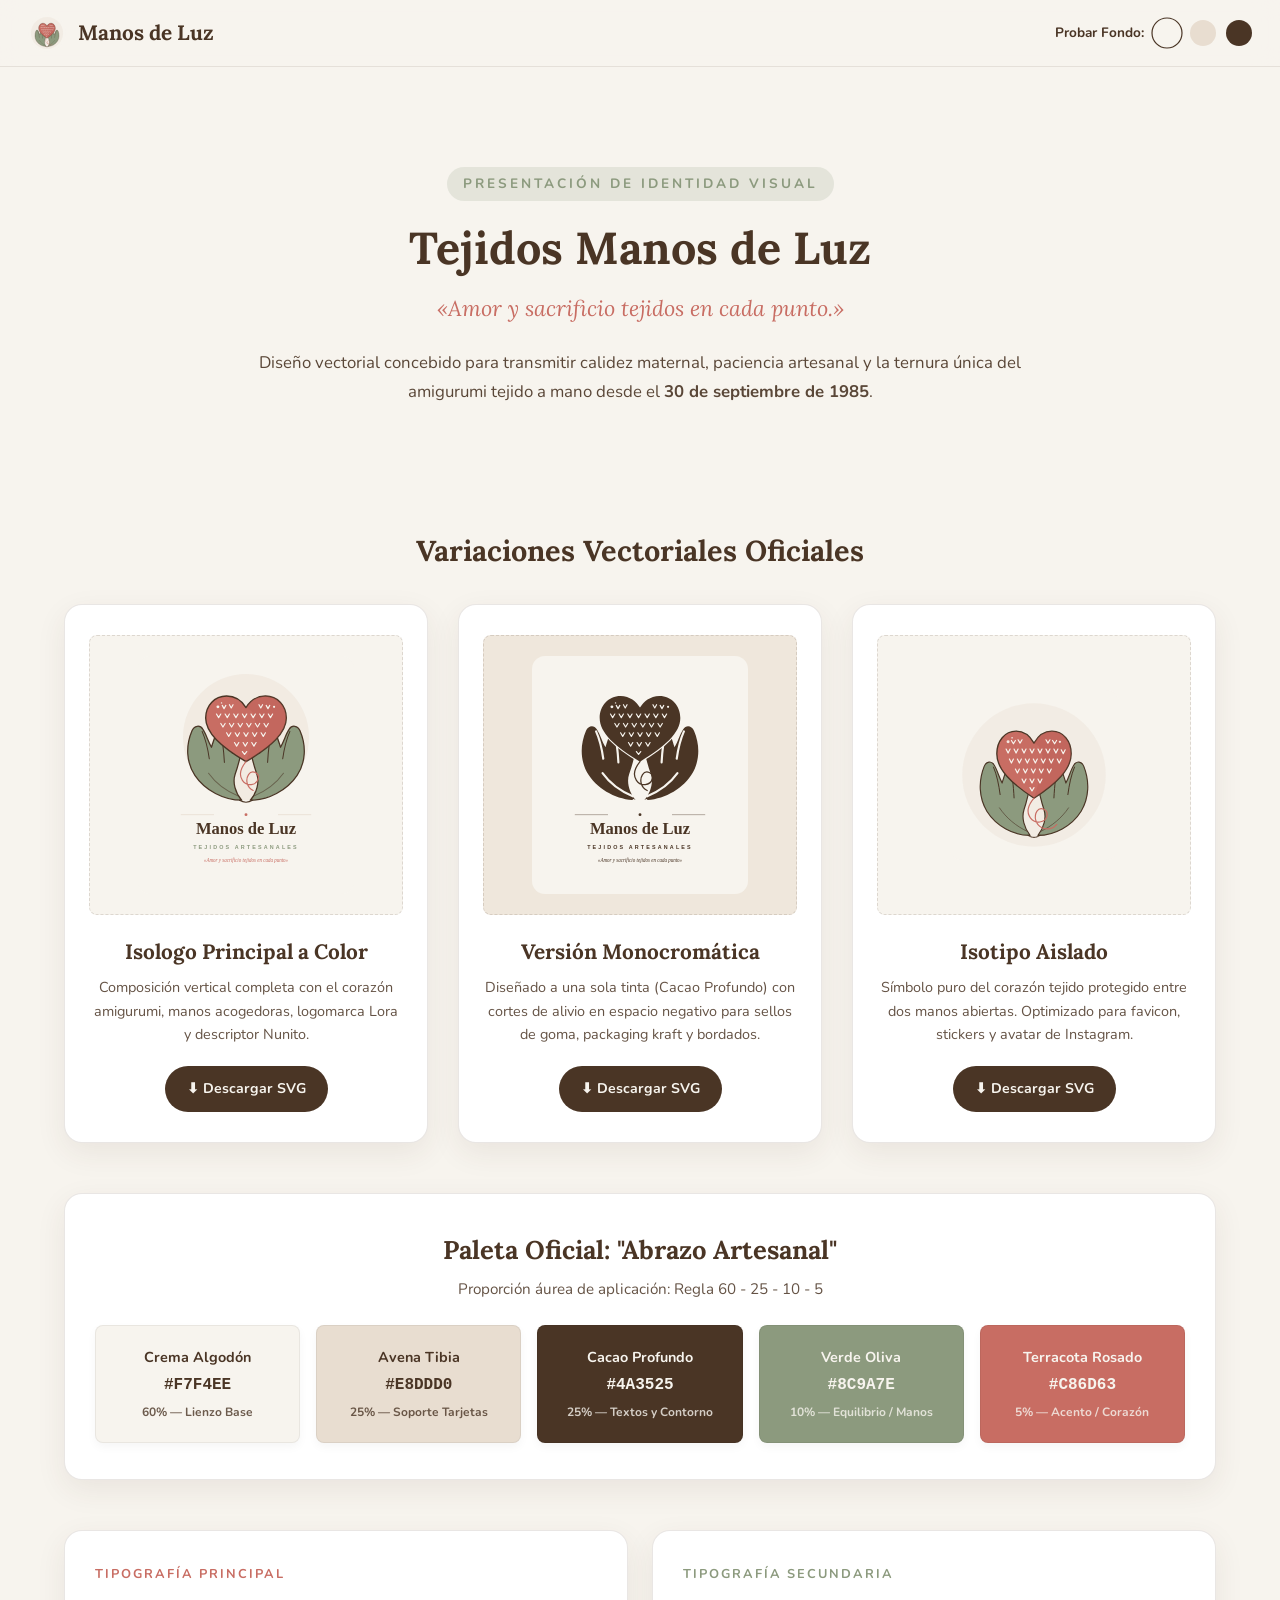
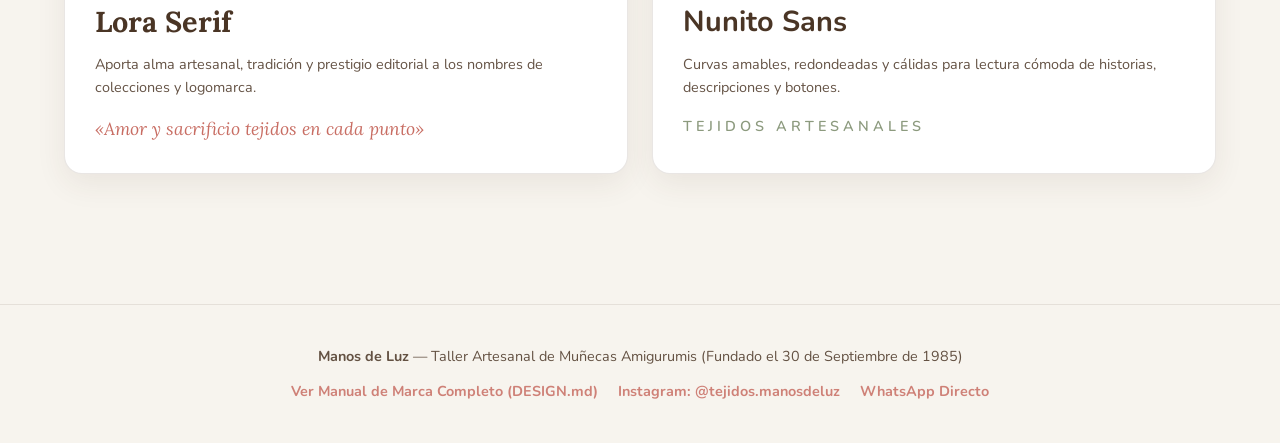
==== index.html @ ecf18df0 "feat: presentacion oficial e identidad vectorial para Manos de Luz" ====
<!DOCTYPE html>
<html lang="es">
<head>
  <meta charset="UTF-8">
  <meta name="viewport" content="width=device-width, initial-scale=1.0">
  <title>Manos de Luz — Identidad Visual y Sistema Vectorial</title>
  
  <!-- Tipografías Oficiales Google Fonts: Lora + Nunito -->
  <link rel="preconnect" href="https://fonts.googleapis.com">
  <link rel="preconnect" href="https://fonts.gstatic.com" crossorigin>
  <link href="https://fonts.googleapis.com/css2?family=Lora:ital,wght@0,400;0,600;0,700;1,400&family=Nunito:wght@400;600;700;800&display=swap" rel="stylesheet">

  <style>
    :root {
      --color-crema: #F7F4EE;      /* 60% Base */
      --color-avena: #E8DDD0;      /* 25% Soporte */
      --color-cacao: #4A3525;      /* 25% Soporte / Texto */
      --color-oliva: #8C9A7E;      /* 10% Equilibrio */
      --color-terracota: #C86D63;  /* 5% Acción / Acento */
      
      --font-serif: 'Lora', Georgia, serif;
      --font-sans: 'Nunito', -apple-system, BlinkMacSystemFont, sans-serif;
      
      --radius-sm: 8px;
      --radius-md: 18px;
      --radius-lg: 32px;
      --shadow-soft: 0 10px 30px rgba(74, 53, 37, 0.08);
      --shadow-hover: 0 14px 36px rgba(74, 53, 37, 0.14);
      --transition: all 0.28s cubic-bezier(0.16, 1, 0.3, 1);
    }

    * {
      box-sizing: border-box;
      margin: 0;
      padding: 0;
    }

    body {
      background-color: var(--color-crema);
      color: var(--color-cacao);
      font-family: var(--font-sans);
      line-height: 1.6;
      -webkit-font-smoothing: antialiased;
      transition: background-color 0.3s ease, color 0.3s ease;
    }

    /* ESTILOS DE FONDOS INTERACTIVOS */
    body.bg-modo-crema {
      background-color: var(--color-crema);
      color: var(--color-cacao);
    }
    body.bg-modo-avena {
      background-color: var(--color-avena);
      color: var(--color-cacao);
    }
    body.bg-modo-cacao {
      background-color: var(--color-cacao);
      color: var(--color-crema);
    }

    /* HEADER Y NAVEGACIÓN SUPERIOR */
    .site-header {
      position: sticky;
      top: 0;
      z-index: 100;
      background: rgba(247, 244, 238, 0.92);
      backdrop-filter: blur(12px);
      border-bottom: 1px solid rgba(74, 53, 37, 0.1);
      padding: 14px 28px;
      display: flex;
      flex-wrap: wrap;
      justify-content: space-between;
      align-items: center;
      gap: 16px;
    }

    body.bg-modo-cacao .site-header {
      background: rgba(74, 53, 37, 0.92);
      border-bottom: 1px solid rgba(247, 244, 238, 0.15);
    }

    .brand-logo-nav {
      display: flex;
      align-items: center;
      gap: 12px;
      text-decoration: none;
      color: inherit;
    }

    .brand-logo-nav img {
      width: 38px;
      height: 38px;
      border-radius: 50%;
    }

    .brand-name {
      font-family: var(--font-serif);
      font-size: 1.3rem;
      font-weight: 700;
    }

    .theme-controls {
      display: flex;
      align-items: center;
      gap: 10px;
      font-size: 0.85rem;
      font-weight: 700;
    }

    .theme-btn {
      width: 26px;
      height: 26px;
      border-radius: 50%;
      border: 2px solid transparent;
      cursor: pointer;
      transition: var(--transition);
    }
    .theme-btn:hover, .theme-btn.active {
      transform: scale(1.2);
      border-color: var(--color-cacao);
    }
    body.bg-modo-cacao .theme-btn.active {
      border-color: var(--color-crema);
    }

    .btn-t-crema { background-color: var(--color-crema); border: 1px solid #D5C8B8; }
    .btn-t-avena { background-color: var(--color-avena); }
    .btn-t-cacao { background-color: var(--color-cacao); }

    /* CONTENEDOR CENTRAL */
    .main-container {
      max-width: 1200px;
      margin: 0 auto;
      padding: 40px 24px 80px;
    }

    /* SECCIÓN HÉROE */
    .hero-banner {
      text-align: center;
      padding: 60px 20px 40px;
      max-width: 820px;
      margin: 0 auto;
    }

    .hero-tag {
      display: inline-block;
      background: rgba(140, 154, 126, 0.18);
      color: var(--color-oliva);
      font-weight: 700;
      font-size: 0.85rem;
      letter-spacing: 3px;
      padding: 6px 16px;
      border-radius: 20px;
      margin-bottom: 20px;
    }
    body.bg-modo-cacao .hero-tag {
      background: rgba(140, 154, 126, 0.3);
      color: #A9BCA3;
    }

    .hero-title {
      font-family: var(--font-serif);
      font-size: 2.8rem;
      font-weight: 700;
      line-height: 1.2;
      margin-bottom: 16px;
    }

    .hero-slogan {
      font-family: var(--font-serif);
      font-size: 1.35rem;
      font-style: italic;
      color: var(--color-terracota);
      margin-bottom: 24px;
    }

    .hero-desc {
      font-size: 1.05rem;
      line-height: 1.7;
      opacity: 0.9;
      margin-bottom: 32px;
    }

    /* GRILLA DE ENTREGABLES VECTORIALES */
    .section-title {
      font-family: var(--font-serif);
      font-size: 1.8rem;
      font-weight: 700;
      text-align: center;
      margin: 50px 0 30px;
    }

    .cards-grid {
      display: grid;
      grid-template-columns: repeat(auto-fit, minmax(320px, 1fr));
      gap: 30px;
      margin-bottom: 50px;
    }

    .vector-card {
      background: #FFFFFF;
      border-radius: var(--radius-md);
      border: 1px solid rgba(74, 53, 37, 0.12);
      box-shadow: var(--shadow-soft);
      padding: 30px 24px;
      display: flex;
      flex-direction: column;
      align-items: center;
      text-align: center;
      transition: var(--transition);
      color: var(--color-cacao);
    }

    .vector-card:hover {
      transform: translateY(-5px);
      box-shadow: var(--shadow-hover);
    }

    .card-preview-box {
      width: 100%;
      height: 280px;
      background: var(--color-crema);
      border-radius: var(--radius-sm);
      display: flex;
      align-items: center;
      justify-content: center;
      padding: 20px;
      margin-bottom: 20px;
      border: 1px dashed rgba(74, 53, 37, 0.15);
      position: relative;
    }

    .card-preview-box img {
      max-width: 100%;
      max-height: 100%;
      object-fit: contain;
    }

    .card-title {
      font-family: var(--font-serif);
      font-size: 1.3rem;
      font-weight: 700;
      margin-bottom: 8px;
    }

    .card-text {
      font-size: 0.9rem;
      opacity: 0.85;
      margin-bottom: 20px;
      flex-grow: 1;
    }

    .btn-download {
      display: inline-flex;
      align-items: center;
      gap: 8px;
      background-color: var(--color-cacao);
      color: var(--color-crema);
      text-decoration: none;
      font-weight: 700;
      font-size: 0.88rem;
      padding: 12px 22px;
      border-radius: 30px;
      transition: var(--transition);
    }

    .btn-download:hover {
      background-color: var(--color-terracota);
      transform: scale(1.03);
    }

    /* PALETA CROMÁTICA OFICIAL */
    .palette-box {
      background: #FFFFFF;
      border-radius: var(--radius-md);
      padding: 36px 30px;
      border: 1px solid rgba(74, 53, 37, 0.12);
      box-shadow: var(--shadow-soft);
      color: var(--color-cacao);
      margin-bottom: 50px;
    }

    .palette-grid {
      display: grid;
      grid-template-columns: repeat(auto-fit, minmax(180px, 1fr));
      gap: 16px;
      margin-top: 24px;
    }

    .color-chip {
      border-radius: var(--radius-sm);
      padding: 20px;
      text-align: center;
      font-weight: 700;
      box-shadow: 0 4px 10px rgba(0,0,0,0.04);
      border: 1px solid rgba(0,0,0,0.06);
    }

    .color-chip .c-name { font-size: 0.9rem; margin-bottom: 4px; }
    .color-chip .c-hex { font-size: 1rem; font-family: monospace; }
    .color-chip .c-prop { font-size: 0.75rem; opacity: 0.8; margin-top: 4px; }

    /* SECCIÓN TIPOGRAFÍAS */
    .type-box {
      display: grid;
      grid-template-columns: repeat(auto-fit, minmax(320px, 1fr));
      gap: 24px;
      margin-bottom: 50px;
    }

    .type-card {
      background: #FFFFFF;
      border-radius: var(--radius-md);
      padding: 30px;
      border: 1px solid rgba(74, 53, 37, 0.12);
      box-shadow: var(--shadow-soft);
      color: var(--color-cacao);
    }

    .type-sample-title {
      font-size: 1.8rem;
      margin: 12px 0 8px;
    }

    /* FOOTER DE ENTREGA */
    .site-footer {
      text-align: center;
      padding: 40px 20px;
      border-top: 1px solid rgba(74, 53, 37, 0.12);
      font-size: 0.9rem;
      opacity: 0.85;
    }

    .footer-links {
      display: flex;
      justify-content: center;
      gap: 20px;
      margin-top: 12px;
    }

    .footer-links a {
      color: var(--color-terracota);
      text-decoration: none;
      font-weight: 700;
    }

    .footer-links a:hover {
      text-decoration: underline;
    }

    @media (max-width: 600px) {
      .hero-title { font-size: 2.1rem; }
      .site-header { padding: 12px 18px; }
    }
  </style>
</head>
<body class="bg-modo-crema" id="body-tag">

  <!-- ENCABEZADO Y CONTROLES -->
  <header class="site-header">
    <a href="#" class="brand-logo-nav">
      <img src="vectores/isotipo-aislado.svg" alt="Icono Manos de Luz" />
      <span class="brand-name">Manos de Luz</span>
    </a>

    <div class="theme-controls">
      <span>Probar Fondo:</span>
      <button class="theme-btn btn-t-crema active" title="Fondo Crema Algodón" onclick="setTheme('bg-modo-crema', this)"></button>
      <button class="theme-btn btn-t-avena" title="Fondo Avena Tibia" onclick="setTheme('bg-modo-avena', this)"></button>
      <button class="theme-btn btn-t-cacao" title="Fondo Cacao Profundo" onclick="setTheme('bg-modo-cacao', this)"></button>
    </div>
  </header>

  <!-- CONTENIDO PRINCIPAL -->
  <main class="main-container">

    <!-- HÉROE PRESENTACIÓN -->
    <section class="hero-banner">
      <span class="hero-tag">PRESENTACIÓN DE IDENTIDAD VISUAL</span>
      <h1 class="hero-title">Tejidos Manos de Luz</h1>
      <p class="hero-slogan">«Amor y sacrificio tejidos en cada punto.»</p>
      <p class="hero-desc">
        Diseño vectorial concebido para transmitir calidez maternal, paciencia artesanal y la ternura única del amigurumi tejido a mano desde el <strong>30 de septiembre de 1985</strong>.
      </p>
    </section>

    <!-- ENTREGABLES VECTORIALES SVG -->
    <h2 class="section-title">Variaciones Vectoriales Oficiales</h2>
    <div class="cards-grid">
      
      <!-- VARIACIÓN 1: ISOLOGO PRINCIPAL A COLOR -->
      <article class="vector-card">
        <div class="card-preview-box">
          <img src="vectores/isologo-principal.svg" alt="Isologo Principal a Color" />
        </div>
        <h3 class="card-title">Isologo Principal a Color</h3>
        <p class="card-text">Composición vertical completa con el corazón amigurumi, manos acogedoras, logomarca Lora y descriptor Nunito.</p>
        <a href="vectores/isologo-principal.svg" download class="btn-download">
          <span>⬇ Descargar SVG</span>
        </a>
      </article>

      <!-- VARIACIÓN 2: ISOLOGO MONOCROMÁTICO -->
      <article class="vector-card">
        <div class="card-preview-box" style="background: #EFE7DC;">
          <img src="vectores/isologo-monocromatico.svg" alt="Isologo Monocromático" />
        </div>
        <h3 class="card-title">Versión Monocromática</h3>
        <p class="card-text">Diseñado a una sola tinta (Cacao Profundo) con cortes de alivio en espacio negativo para sellos de goma, packaging kraft y bordados.</p>
        <a href="vectores/isologo-monocromatico.svg" download class="btn-download">
          <span>⬇ Descargar SVG</span>
        </a>
      </article>

      <!-- VARIACIÓN 3: ISOTIPO AISLADO -->
      <article class="vector-card">
        <div class="card-preview-box">
          <img src="vectores/isotipo-aislado.svg" style="max-width: 170px;" alt="Isotipo Aislado" />
        </div>
        <h3 class="card-title">Isotipo Aislado</h3>
        <p class="card-text">Símbolo puro del corazón tejido protegido entre dos manos abiertas. Optimizado para favicon, stickers y avatar de Instagram.</p>
        <a href="vectores/isotipo-aislado.svg" download class="btn-download">
          <span>⬇ Descargar SVG</span>
        </a>
      </article>

    </div>

    <!-- PALETA DE COLOR CROMÁTICA -->
    <section class="palette-box">
      <h2 style="font-family: var(--font-serif); font-size: 1.6rem; text-align: center;">Paleta Oficial: "Abrazo Artesanal"</h2>
      <p style="text-align: center; font-size: 0.95rem; opacity: 0.85; margin-top: 6px;">Proporción áurea de aplicación: Regla 60 - 25 - 10 - 5</p>

      <div class="palette-grid">
        <div class="color-chip" style="background: #F7F4EE; color: #4A3525;">
          <div class="c-name">Crema Algodón</div>
          <div class="c-hex">#F7F4EE</div>
          <div class="c-prop">60% — Lienzo Base</div>
        </div>

        <div class="color-chip" style="background: #E8DDD0; color: #4A3525;">
          <div class="c-name">Avena Tibia</div>
          <div class="c-hex">#E8DDD0</div>
          <div class="c-prop">25% — Soporte Tarjetas</div>
        </div>

        <div class="color-chip" style="background: #4A3525; color: #F7F4EE;">
          <div class="c-name">Cacao Profundo</div>
          <div class="c-hex">#4A3525</div>
          <div class="c-prop">25% — Textos y Contorno</div>
        </div>

        <div class="color-chip" style="background: #8C9A7E; color: #F7F4EE;">
          <div class="c-name">Verde Oliva</div>
          <div class="c-hex">#8C9A7E</div>
          <div class="c-prop">10% — Equilibrio / Manos</div>
        </div>

        <div class="color-chip" style="background: #C86D63; color: #F7F4EE;">
          <div class="c-name">Terracota Rosado</div>
          <div class="c-hex">#C86D63</div>
          <div class="c-prop">5% — Acento / Corazón</div>
        </div>
      </div>
    </section>

    <!-- SISTEMA TIPOGRÁFICO -->
    <section class="type-box">
      <div class="type-card">
        <span style="font-size: 0.8rem; font-weight: 700; color: var(--color-terracota); letter-spacing: 2px;">TIPOGRAFÍA PRINCIPAL</span>
        <h3 class="type-sample-title" style="font-family: var(--font-serif); font-weight: 700;">Lora Serif</h3>
        <p style="font-size: 0.9rem; opacity: 0.85; margin-bottom: 16px;">Aporta alma artesanal, tradición y prestigio editorial a los nombres de colecciones y logomarca.</p>
        <p style="font-family: var(--font-serif); font-style: italic; color: var(--color-terracota); font-size: 1.1rem;">
          «Amor y sacrificio tejidos en cada punto»
        </p>
      </div>

      <div class="type-card">
        <span style="font-size: 0.8rem; font-weight: 700; color: var(--color-oliva); letter-spacing: 2px;">TIPOGRAFÍA SECUNDARIA</span>
        <h3 class="type-sample-title" style="font-family: var(--font-sans); font-weight: 700;">Nunito Sans</h3>
        <p style="font-size: 0.9rem; opacity: 0.85; margin-bottom: 16px;">Curvas amables, redondeadas y cálidas para lectura cómoda de historias, descripciones y botones.</p>
        <p style="font-family: var(--font-sans); font-weight: 600; letter-spacing: 4px; font-size: 0.9rem; color: var(--color-oliva);">
          TEJIDOS ARTESANALES
        </p>
      </div>
    </section>

  </main>

  <!-- PIE DE PÁGINA -->
  <footer class="site-footer">
    <p><strong>Manos de Luz</strong> — Taller Artesanal de Muñecas Amigurumis (Fundado el 30 de Septiembre de 1985)</p>
    <div class="footer-links">
      <a href="DESIGN.md" target="_blank">Ver Manual de Marca Completo (DESIGN.md)</a>
      <a href="https://instagram.com/tejidos.manosdeluz" target="_blank">Instagram: @tejidos.manosdeluz</a>
      <a href="https://wa.me/51936372861" target="_blank">WhatsApp Directo</a>
    </div>
  </footer>

  <script>
    function setTheme(themeClass, btn) {
      document.body.className = themeClass;
      document.querySelectorAll('.theme-btn').forEach(b => b.classList.remove('active'));
      btn.classList.add('active');
    }
  </script>
</body>
</html>
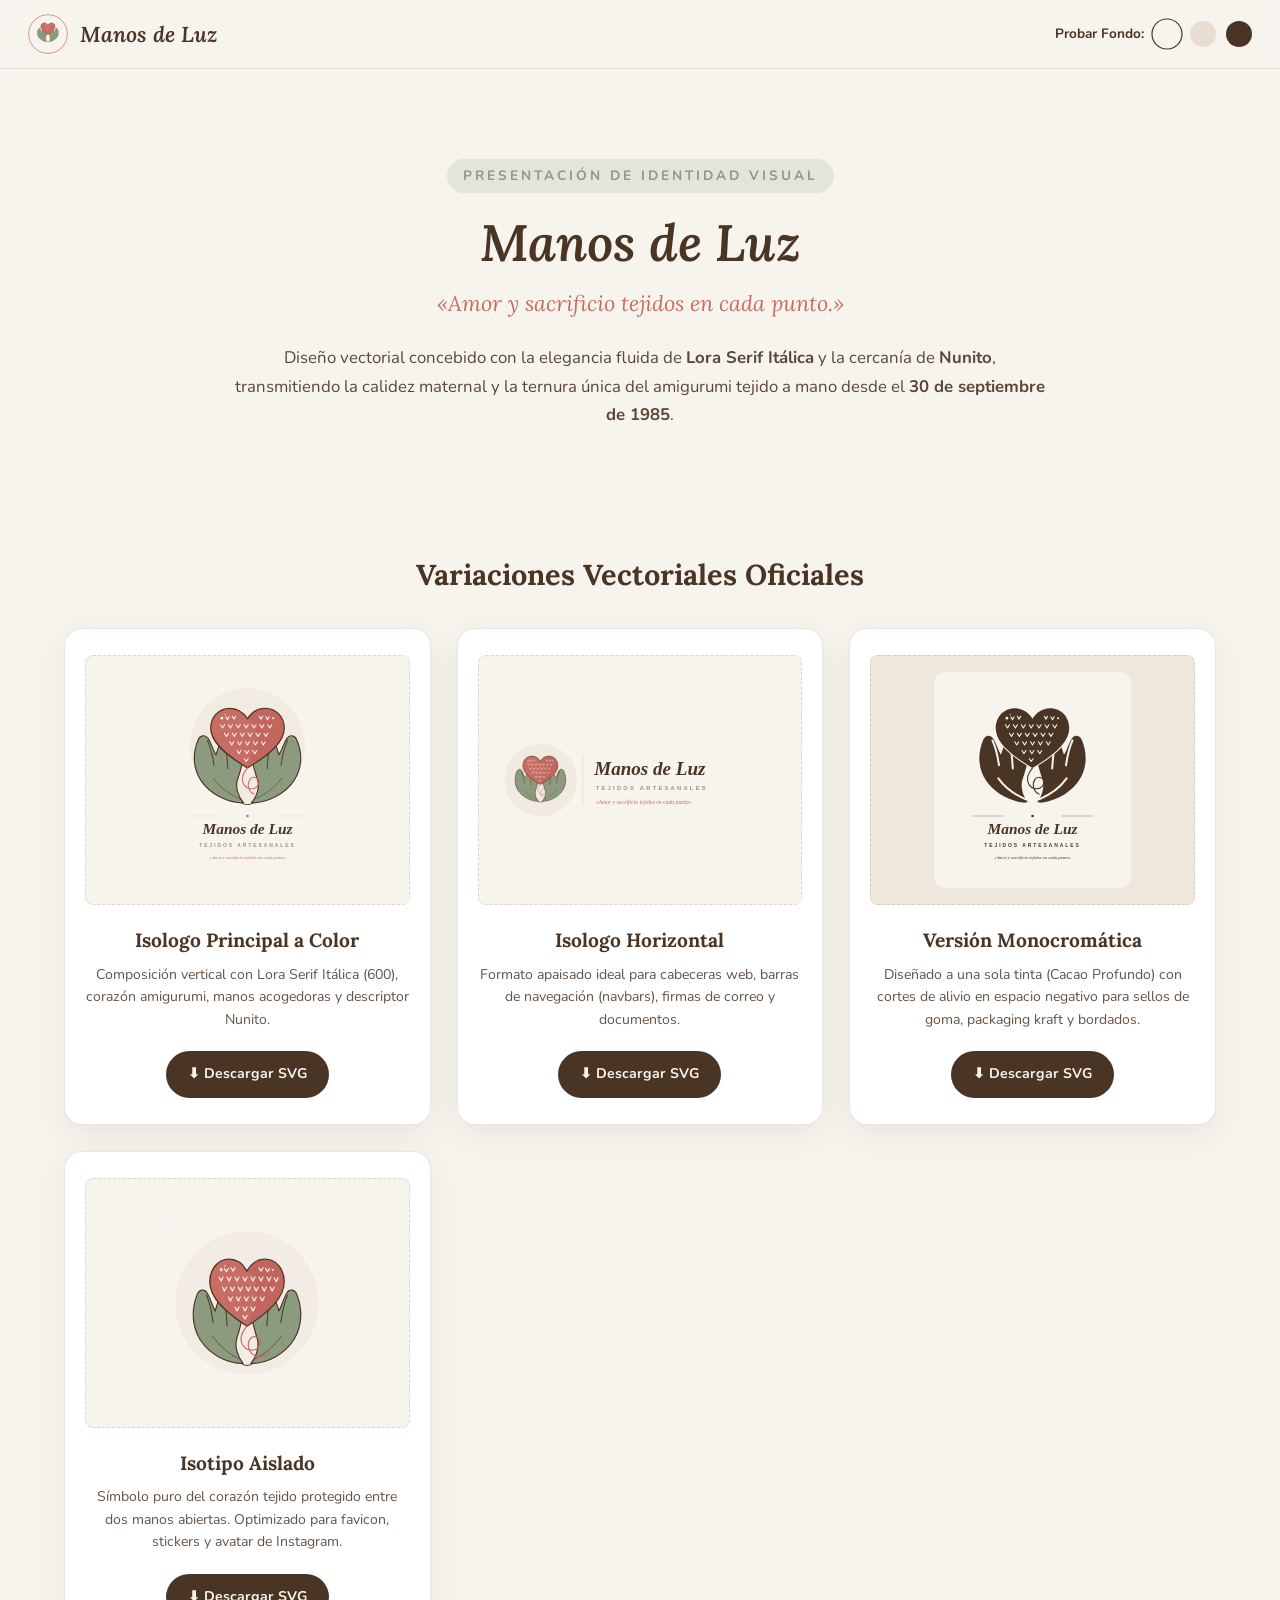
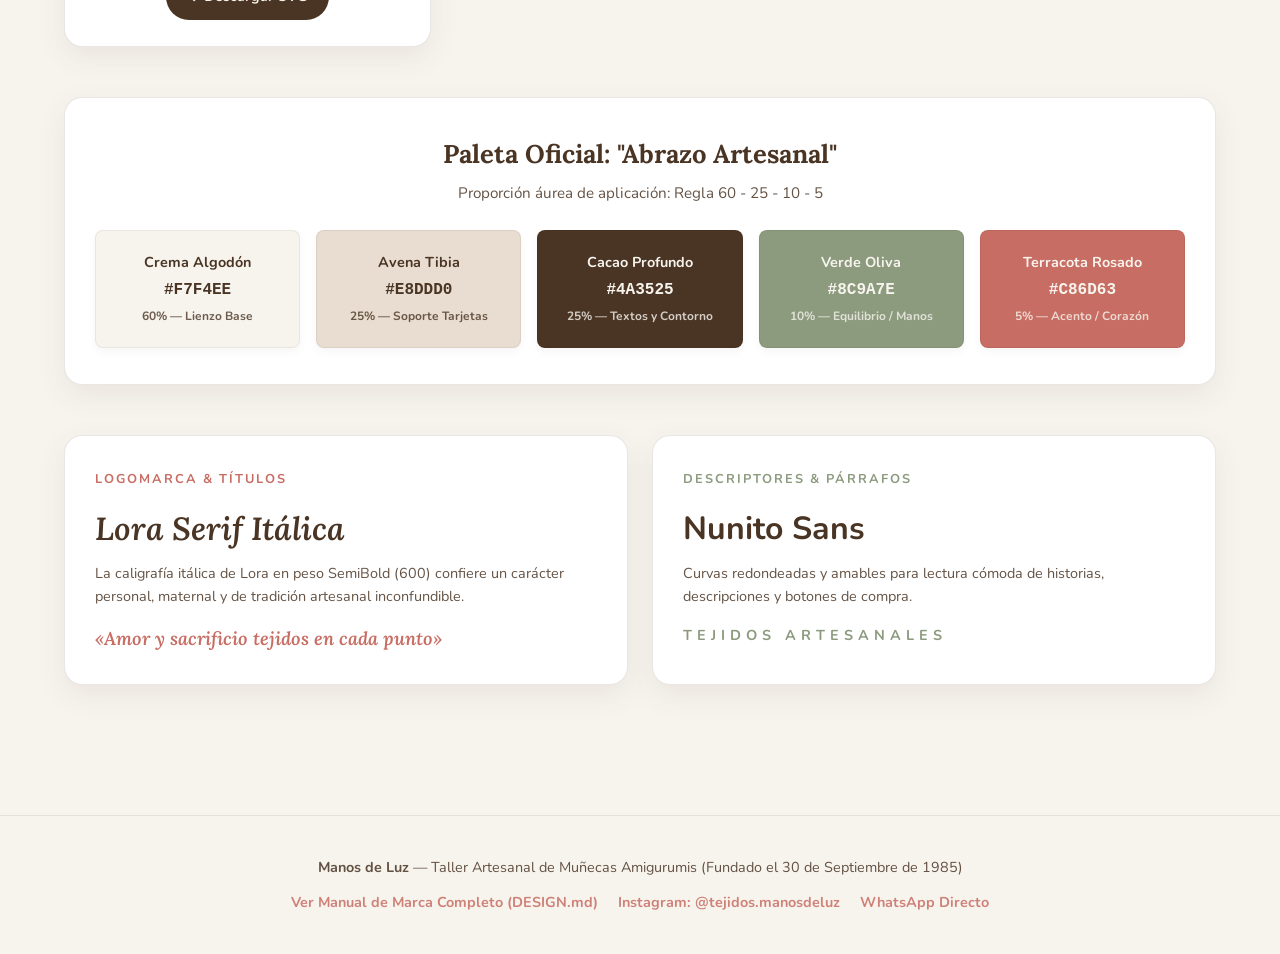
==== commit 8a44c9e7: "style: actualizar marca a Lora Serif Italica (600) y anadir variacion horizontal" ====
--- a/index.html
+++ b/index.html
@@ -4,11 +4,22 @@
   <meta charset="UTF-8">
   <meta name="viewport" content="width=device-width, initial-scale=1.0">
   <title>Manos de Luz — Identidad Visual y Sistema Vectorial</title>
+
+  <!-- Favicon Oficial -->
+  <link rel="icon" type="image/svg+xml" href="vectores/favicon.svg">
   
+  <!-- Open Graph / Meta para WhatsApp, Instagram y Redes Sociales -->
+  <meta property="og:type" content="website">
+  <meta property="og:title" content="Tejidos Manos de Luz — Identidad Visual Oficial">
+  <meta property="og:description" content="«Amor y sacrificio tejidos en cada punto.» Sistema de diseño vectorial amigurumi fundado en 1985.">
+  <meta property="og:url" content="https://dlmediapro.github.io/manos-de-luz/">
+  <meta property="og:image" content="vectores/isologo-principal.svg">
+  <meta name="theme-color" content="#F7F4EE">
+
   <!-- Tipografías Oficiales Google Fonts: Lora + Nunito -->
   <link rel="preconnect" href="https://fonts.googleapis.com">
   <link rel="preconnect" href="https://fonts.gstatic.com" crossorigin>
-  <link href="https://fonts.googleapis.com/css2?family=Lora:ital,wght@0,400;0,600;0,700;1,400&family=Nunito:wght@400;600;700;800&display=swap" rel="stylesheet">
+  <link href="https://fonts.googleapis.com/css2?family=Lora:ital,wght@0,400;0,600;0,700;1,400;1,600;1,700&family=Nunito:wght@400;600;700;800&display=swap" rel="stylesheet">
 
   <style>
     :root {
@@ -88,15 +99,16 @@
     }
 
     .brand-logo-nav img {
-      width: 38px;
-      height: 38px;
+      width: 40px;
+      height: 40px;
       border-radius: 50%;
     }
 
     .brand-name {
       font-family: var(--font-serif);
-      font-size: 1.3rem;
-      font-weight: 700;
+      font-style: italic;
+      font-size: 1.35rem;
+      font-weight: 600;
     }
 
     .theme-controls {
@@ -137,8 +149,8 @@
     /* SECCIÓN HÉROE */
     .hero-banner {
       text-align: center;
-      padding: 60px 20px 40px;
-      max-width: 820px;
+      padding: 50px 20px 40px;
+      max-width: 860px;
       margin: 0 auto;
     }
 
@@ -160,10 +172,11 @@
 
     .hero-title {
       font-family: var(--font-serif);
-      font-size: 2.8rem;
-      font-weight: 700;
-      line-height: 1.2;
-      margin-bottom: 16px;
+      font-style: italic;
+      font-size: 3.2rem;
+      font-weight: 600;
+      line-height: 1.15;
+      margin-bottom: 14px;
     }
 
     .hero-slogan {
@@ -192,8 +205,8 @@
 
     .cards-grid {
       display: grid;
-      grid-template-columns: repeat(auto-fit, minmax(320px, 1fr));
-      gap: 30px;
+      grid-template-columns: repeat(auto-fit, minmax(270px, 1fr));
+      gap: 26px;
       margin-bottom: 50px;
     }
 
@@ -202,7 +215,7 @@
       border-radius: var(--radius-md);
       border: 1px solid rgba(74, 53, 37, 0.12);
       box-shadow: var(--shadow-soft);
-      padding: 30px 24px;
+      padding: 26px 20px;
       display: flex;
       flex-direction: column;
       align-items: center;
@@ -218,13 +231,13 @@
 
     .card-preview-box {
       width: 100%;
-      height: 280px;
+      height: 250px;
       background: var(--color-crema);
       border-radius: var(--radius-sm);
       display: flex;
       align-items: center;
       justify-content: center;
-      padding: 20px;
+      padding: 16px;
       margin-bottom: 20px;
       border: 1px dashed rgba(74, 53, 37, 0.15);
       position: relative;
@@ -238,13 +251,13 @@
 
     .card-title {
       font-family: var(--font-serif);
-      font-size: 1.3rem;
+      font-size: 1.2rem;
       font-weight: 700;
       margin-bottom: 8px;
     }
 
     .card-text {
-      font-size: 0.9rem;
+      font-size: 0.88rem;
       opacity: 0.85;
       margin-bottom: 20px;
       flex-grow: 1;
@@ -318,7 +331,7 @@
     }
 
     .type-sample-title {
-      font-size: 1.8rem;
+      font-size: 2rem;
       margin: 12px 0 8px;
     }
 
@@ -336,6 +349,7 @@
       justify-content: center;
       gap: 20px;
       margin-top: 12px;
+      flex-wrap: wrap;
     }
 
     .footer-links a {
@@ -349,7 +363,7 @@
     }
 
     @media (max-width: 600px) {
-      .hero-title { font-size: 2.1rem; }
+      .hero-title { font-size: 2.3rem; }
       .site-header { padding: 12px 18px; }
     }
   </style>
@@ -359,7 +373,7 @@
   <!-- ENCABEZADO Y CONTROLES -->
   <header class="site-header">
     <a href="#" class="brand-logo-nav">
-      <img src="vectores/isotipo-aislado.svg" alt="Icono Manos de Luz" />
+      <img src="vectores/favicon.svg" alt="Icono Manos de Luz" />
       <span class="brand-name">Manos de Luz</span>
     </a>
 
@@ -377,10 +391,10 @@
     <!-- HÉROE PRESENTACIÓN -->
     <section class="hero-banner">
       <span class="hero-tag">PRESENTACIÓN DE IDENTIDAD VISUAL</span>
-      <h1 class="hero-title">Tejidos Manos de Luz</h1>
+      <h1 class="hero-title">Manos de Luz</h1>
       <p class="hero-slogan">«Amor y sacrificio tejidos en cada punto.»</p>
       <p class="hero-desc">
-        Diseño vectorial concebido para transmitir calidez maternal, paciencia artesanal y la ternura única del amigurumi tejido a mano desde el <strong>30 de septiembre de 1985</strong>.
+        Diseño vectorial concebido con la elegancia fluida de <strong>Lora Serif Itálica</strong> y la cercanía de <strong>Nunito</strong>, transmitiendo la calidez maternal y la ternura única del amigurumi tejido a mano desde el <strong>30 de septiembre de 1985</strong>.
       </p>
     </section>
 
@@ -394,13 +408,25 @@
           <img src="vectores/isologo-principal.svg" alt="Isologo Principal a Color" />
         </div>
         <h3 class="card-title">Isologo Principal a Color</h3>
-        <p class="card-text">Composición vertical completa con el corazón amigurumi, manos acogedoras, logomarca Lora y descriptor Nunito.</p>
+        <p class="card-text">Composición vertical con Lora Serif Itálica (600), corazón amigurumi, manos acogedoras y descriptor Nunito.</p>
         <a href="vectores/isologo-principal.svg" download class="btn-download">
           <span>⬇ Descargar SVG</span>
         </a>
       </article>
 
-      <!-- VARIACIÓN 2: ISOLOGO MONOCROMÁTICO -->
+      <!-- VARIACIÓN 2: ISOLOGO HORIZONTAL -->
+      <article class="vector-card">
+        <div class="card-preview-box">
+          <img src="vectores/isologo-horizontal.svg" alt="Isologo Horizontal" />
+        </div>
+        <h3 class="card-title">Isologo Horizontal</h3>
+        <p class="card-text">Formato apaisado ideal para cabeceras web, barras de navegación (navbars), firmas de correo y documentos.</p>
+        <a href="vectores/isologo-horizontal.svg" download class="btn-download">
+          <span>⬇ Descargar SVG</span>
+        </a>
+      </article>
+
+      <!-- VARIACIÓN 3: ISOLOGO MONOCROMÁTICO -->
       <article class="vector-card">
         <div class="card-preview-box" style="background: #EFE7DC;">
           <img src="vectores/isologo-monocromatico.svg" alt="Isologo Monocromático" />
@@ -412,7 +438,7 @@
         </a>
       </article>
 
-      <!-- VARIACIÓN 3: ISOTIPO AISLADO -->
+      <!-- VARIACIÓN 4: ISOTIPO AISLADO -->
       <article class="vector-card">
         <div class="card-preview-box">
           <img src="vectores/isotipo-aislado.svg" style="max-width: 170px;" alt="Isotipo Aislado" />
@@ -467,19 +493,19 @@
     <!-- SISTEMA TIPOGRÁFICO -->
     <section class="type-box">
       <div class="type-card">
-        <span style="font-size: 0.8rem; font-weight: 700; color: var(--color-terracota); letter-spacing: 2px;">TIPOGRAFÍA PRINCIPAL</span>
-        <h3 class="type-sample-title" style="font-family: var(--font-serif); font-weight: 700;">Lora Serif</h3>
-        <p style="font-size: 0.9rem; opacity: 0.85; margin-bottom: 16px;">Aporta alma artesanal, tradición y prestigio editorial a los nombres de colecciones y logomarca.</p>
-        <p style="font-family: var(--font-serif); font-style: italic; color: var(--color-terracota); font-size: 1.1rem;">
+        <span style="font-size: 0.8rem; font-weight: 700; color: var(--color-terracota); letter-spacing: 2px;">LOGOMARCA & TÍTULOS</span>
+        <h3 class="type-sample-title" style="font-family: var(--font-serif); font-style: italic; font-weight: 600;">Lora Serif Itálica</h3>
+        <p style="font-size: 0.9rem; opacity: 0.85; margin-bottom: 16px;">La caligrafía itálica de Lora en peso SemiBold (600) confiere un carácter personal, maternal y de tradición artesanal inconfundible.</p>
+        <p style="font-family: var(--font-serif); font-style: italic; color: var(--color-terracota); font-size: 1.15rem; font-weight: 600;">
           «Amor y sacrificio tejidos en cada punto»
         </p>
       </div>
 
       <div class="type-card">
-        <span style="font-size: 0.8rem; font-weight: 700; color: var(--color-oliva); letter-spacing: 2px;">TIPOGRAFÍA SECUNDARIA</span>
+        <span style="font-size: 0.8rem; font-weight: 700; color: var(--color-oliva); letter-spacing: 2px;">DESCRIPTORES & PÁRRAFOS</span>
         <h3 class="type-sample-title" style="font-family: var(--font-sans); font-weight: 700;">Nunito Sans</h3>
-        <p style="font-size: 0.9rem; opacity: 0.85; margin-bottom: 16px;">Curvas amables, redondeadas y cálidas para lectura cómoda de historias, descripciones y botones.</p>
-        <p style="font-family: var(--font-sans); font-weight: 600; letter-spacing: 4px; font-size: 0.9rem; color: var(--color-oliva);">
+        <p style="font-size: 0.9rem; opacity: 0.85; margin-bottom: 16px;">Curvas redondeadas y amables para lectura cómoda de historias, descripciones y botones de compra.</p>
+        <p style="font-family: var(--font-sans); font-weight: 700; letter-spacing: 5px; font-size: 0.9rem; color: var(--color-oliva);">
           TEJIDOS ARTESANALES
         </p>
       </div>
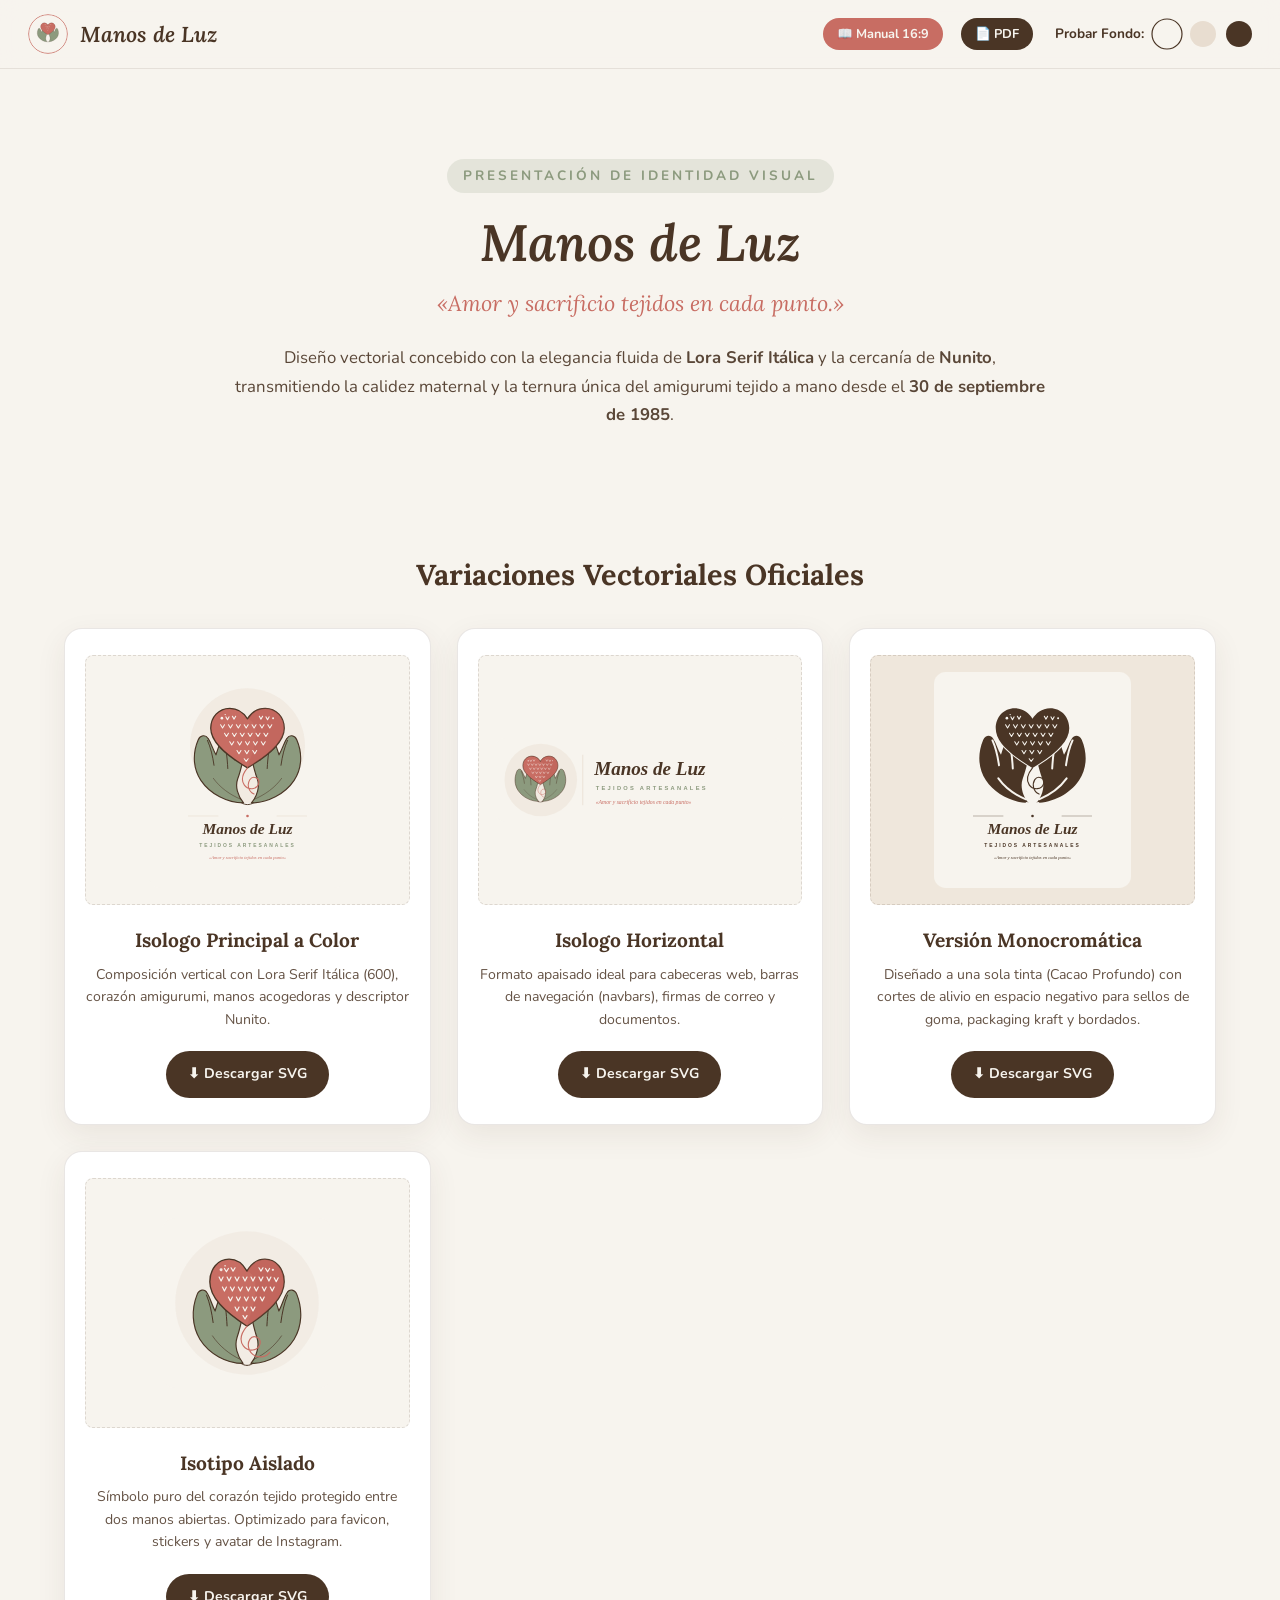
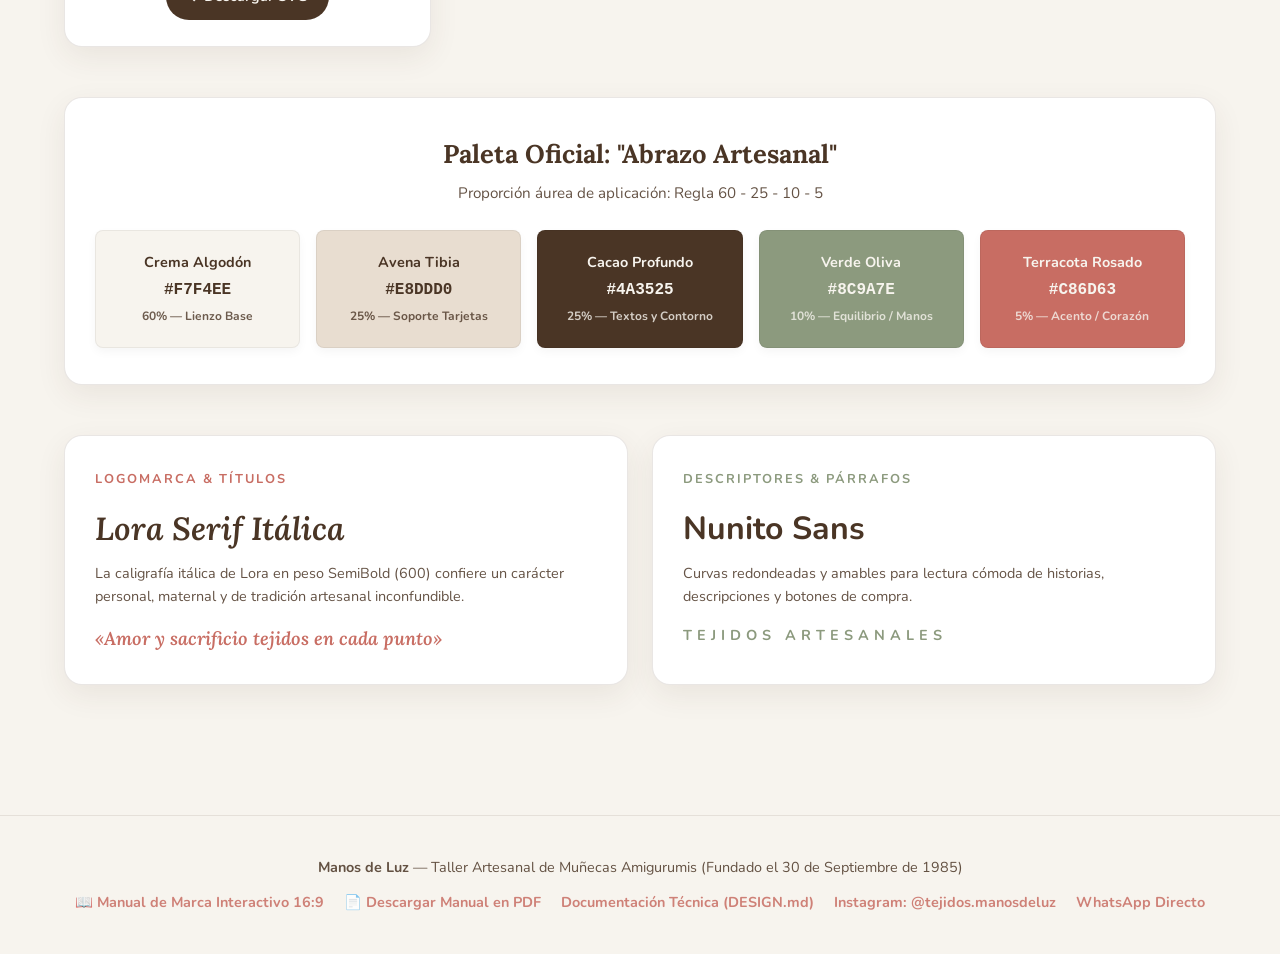
==== commit 0fcaaa70: "feat: manual de marca interactivo 16:9 (7 paginas) y exportacion PDF" ====
--- a/index.html
+++ b/index.html
@@ -378,6 +378,8 @@
     </a>
 
     <div class="theme-controls">
+      <a href="manual.html" style="text-decoration:none; color:var(--color-crema); background:var(--color-terracota); padding:6px 14px; border-radius:20px; font-size:0.8rem; font-weight:700; margin-right:8px; display:inline-flex; align-items:center; gap:6px;"><span>📖 Manual 16:9</span></a>
+      <a href="Manual_Identidad_Visual_Manos_de_Luz.pdf" download style="text-decoration:none; color:var(--color-crema); background:var(--color-cacao); padding:6px 14px; border-radius:20px; font-size:0.8rem; font-weight:700; margin-right:12px; display:inline-flex; align-items:center; gap:6px;"><span>📄 PDF</span></a>
       <span>Probar Fondo:</span>
       <button class="theme-btn btn-t-crema active" title="Fondo Crema Algodón" onclick="setTheme('bg-modo-crema', this)"></button>
       <button class="theme-btn btn-t-avena" title="Fondo Avena Tibia" onclick="setTheme('bg-modo-avena', this)"></button>
@@ -517,7 +519,9 @@
   <footer class="site-footer">
     <p><strong>Manos de Luz</strong> — Taller Artesanal de Muñecas Amigurumis (Fundado el 30 de Septiembre de 1985)</p>
     <div class="footer-links">
-      <a href="DESIGN.md" target="_blank">Ver Manual de Marca Completo (DESIGN.md)</a>
+      <a href="manual.html">📖 Manual de Marca Interactivo 16:9</a>
+      <a href="Manual_Identidad_Visual_Manos_de_Luz.pdf" download>📄 Descargar Manual en PDF</a>
+      <a href="DESIGN.md" target="_blank">Documentación Técnica (DESIGN.md)</a>
       <a href="https://instagram.com/tejidos.manosdeluz" target="_blank">Instagram: @tejidos.manosdeluz</a>
       <a href="https://wa.me/51936372861" target="_blank">WhatsApp Directo</a>
     </div>
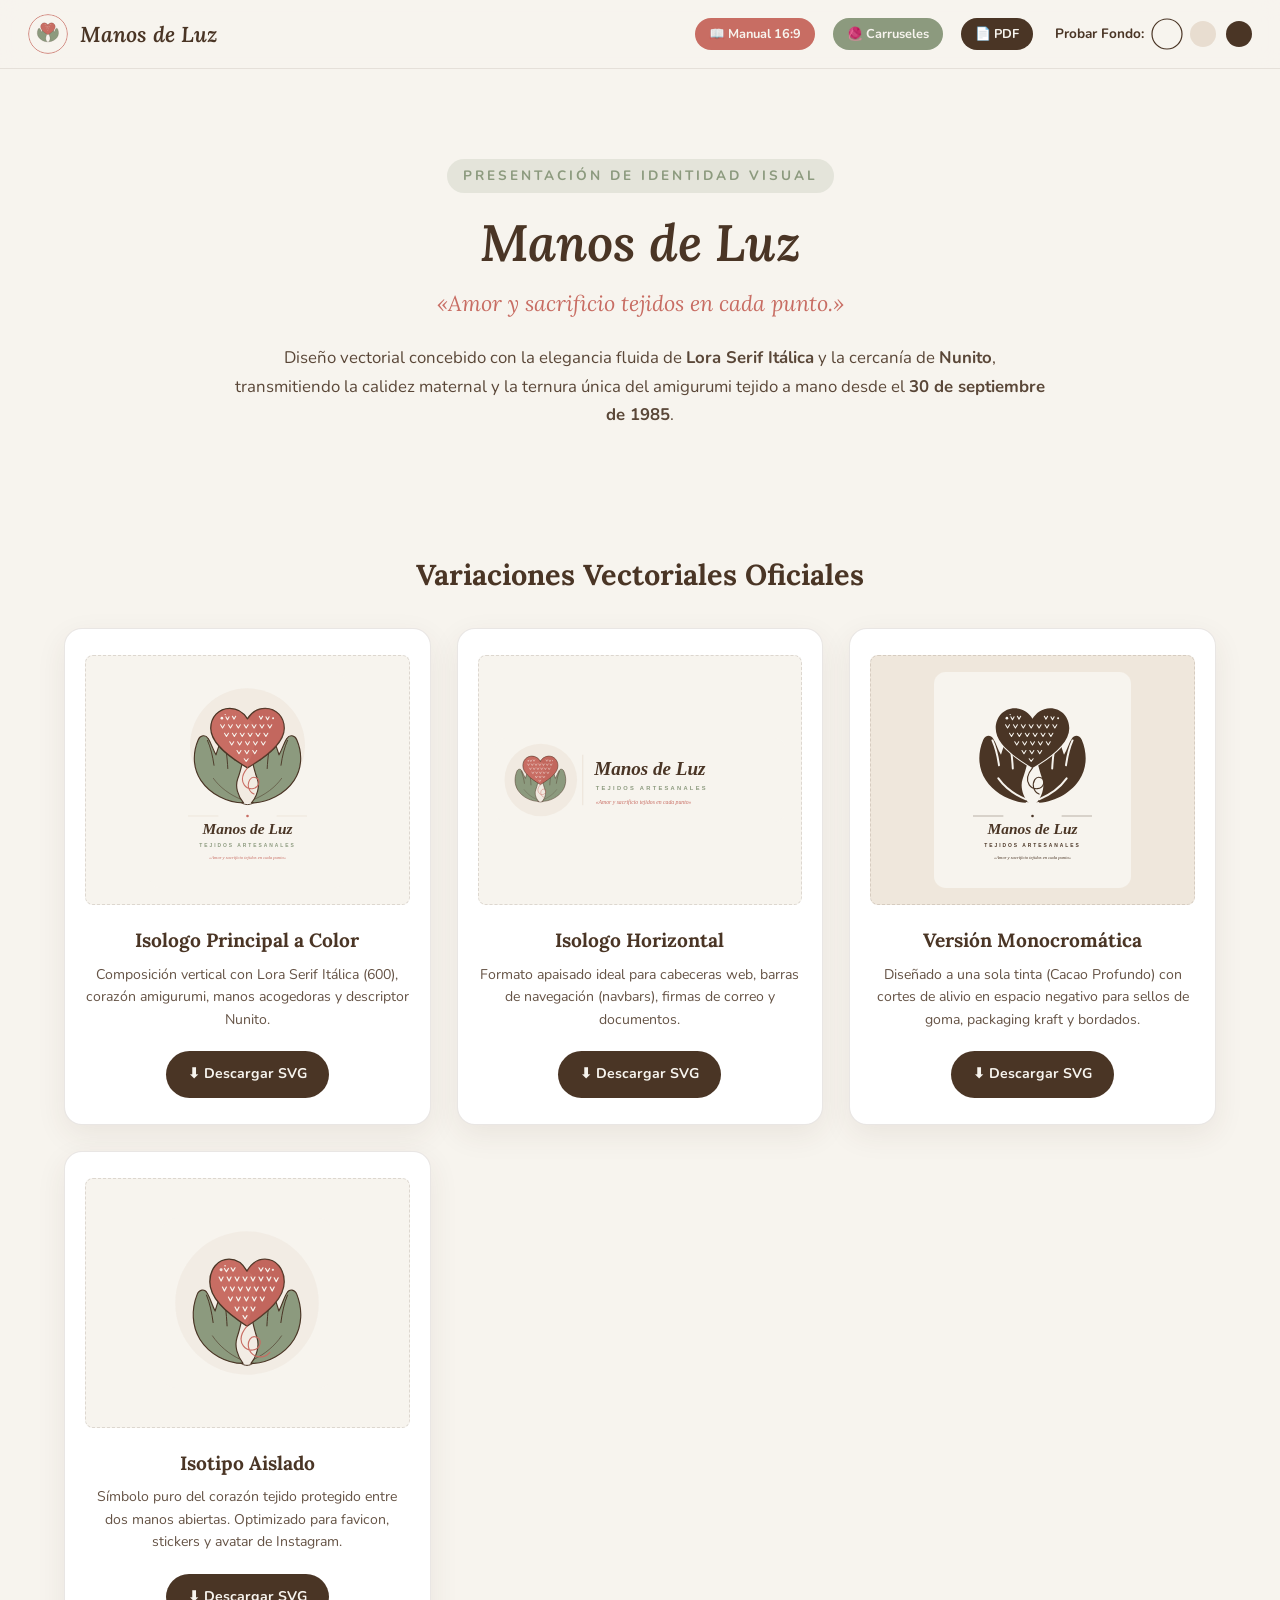
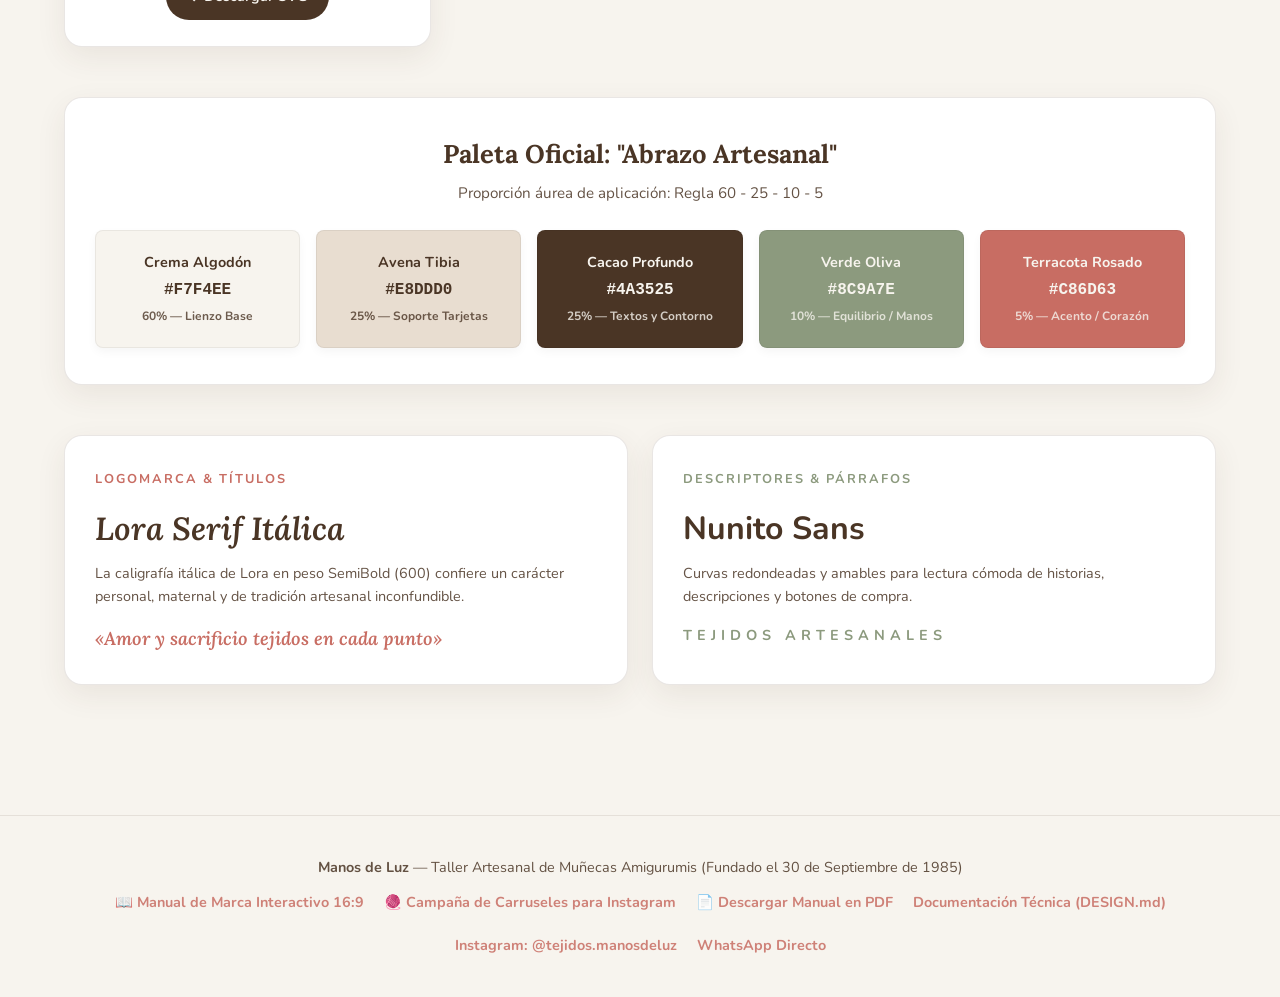
==== commit 3c9f3025: "feat(ui): visualizador interactivo carruseles.html para la campana de Instagram" ====
--- a/index.html
+++ b/index.html
@@ -379,6 +379,7 @@
 
     <div class="theme-controls">
       <a href="manual.html" style="text-decoration:none; color:var(--color-crema); background:var(--color-terracota); padding:6px 14px; border-radius:20px; font-size:0.8rem; font-weight:700; margin-right:8px; display:inline-flex; align-items:center; gap:6px;"><span>📖 Manual 16:9</span></a>
+      <a href="carruseles.html" style="text-decoration:none; color:var(--color-crema); background:var(--color-oliva); padding:6px 14px; border-radius:20px; font-size:0.8rem; font-weight:700; margin-right:8px; display:inline-flex; align-items:center; gap:6px;"><span>🧶 Carruseles</span></a>
       <a href="Manual_Identidad_Visual_Manos_de_Luz.pdf" download style="text-decoration:none; color:var(--color-crema); background:var(--color-cacao); padding:6px 14px; border-radius:20px; font-size:0.8rem; font-weight:700; margin-right:12px; display:inline-flex; align-items:center; gap:6px;"><span>📄 PDF</span></a>
       <span>Probar Fondo:</span>
       <button class="theme-btn btn-t-crema active" title="Fondo Crema Algodón" onclick="setTheme('bg-modo-crema', this)"></button>
@@ -520,6 +521,7 @@
     <p><strong>Manos de Luz</strong> — Taller Artesanal de Muñecas Amigurumis (Fundado el 30 de Septiembre de 1985)</p>
     <div class="footer-links">
       <a href="manual.html">📖 Manual de Marca Interactivo 16:9</a>
+      <a href="carruseles.html">🧶 Campaña de Carruseles para Instagram</a>
       <a href="Manual_Identidad_Visual_Manos_de_Luz.pdf" download>📄 Descargar Manual en PDF</a>
       <a href="DESIGN.md" target="_blank">Documentación Técnica (DESIGN.md)</a>
       <a href="https://instagram.com/tejidos.manosdeluz" target="_blank">Instagram: @tejidos.manosdeluz</a>
